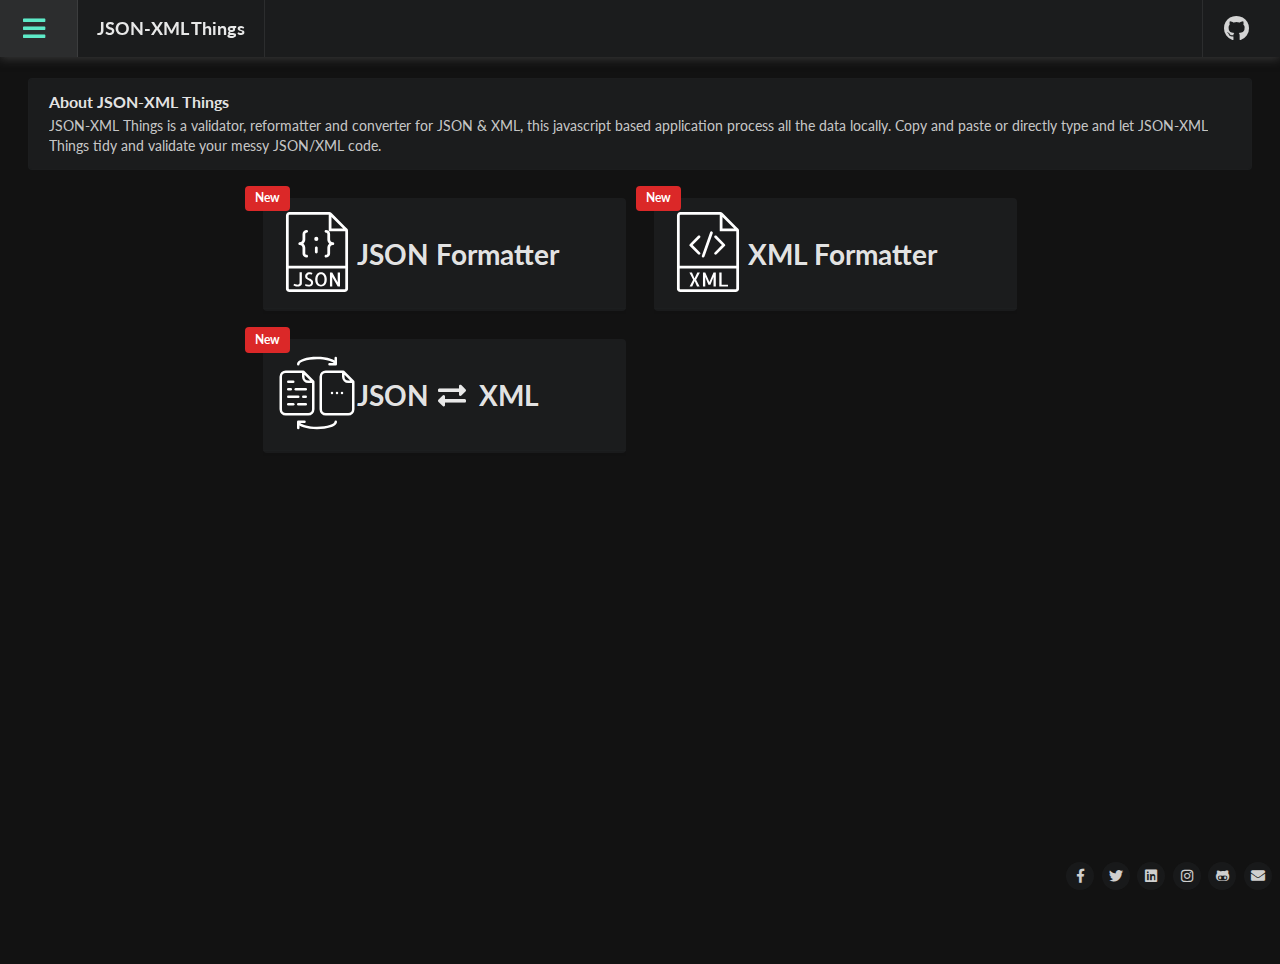
==== JSON & XML formatter/index.html @ ec17cf01 "Minor UI enhancements" ====
<!DOCTYPE html>
<html lang="en-US">
    <head>
        <meta charset="UTF-8">
        <title>JSON-XML Things</title>
        <meta name="keywords" content="JSON, XML">
        <meta name="description" content="JSON & XML Validator/Formatter">
        <meta name="author" content="Souradip Ghosh">
        <meta name="viewport" content="width=device-width, initial-scale=1.0">
        <link rel="icon" href="pic/home.svg" type="image/gif" sizes="16x16">
        <script src="js/jquery.min.js"></script>
        <script src="js/jquery.json-editor.min.js"></script>
        <script src="js/semantic.min.js"></script>
        <script src="js/simpleXML.js"></script>
        <script src="js/json2xml.js"></script>
        <script src="js/xml2json.js"></script>
        <link rel="stylesheet" href="css/semantic.min.css">
        <link rel="stylesheet" href="css/style.css">
        <link rel="stylesheet" href="css/simpleXML.css" />
        <script src="js/index.js"></script>
        <link rel="stylesheet" href="css/a11y-dark.css" />
        <script src="js/highlight.pack.js"></script>
    
        
    </head>
    <body>
        <div class="ui sidebar inverted vertical menu" id="sidebar">
            <a class="item homeClass highlightElement" onclick="loadLandingPage()" onmouseover="changeCardImage(this)" onmouseout="changeImageBack(this)">
                <img class="ui mini bottom image sidebarImage" src="pic/home.svg" alt="Home icon">
                <b class="sidebarText">Home</b>
            </a>
            <a class="item jsonClass highlightElement" onclick="loadJsonPage()" onmouseover="changeCardImage(this)" onmouseout="changeImageBack(this)">
              <img class="ui mini bottom image sidebarImage" src="pic/json-file.svg" alt="JSON icon">
              <b class="sidebarText">JSON Formatter</b>
            </a>
            <a class="item xmlClass highlightElement" onclick="loadXmlPage()" onmouseover="changeCardImage(this)" onmouseout="changeImageBack(this)">
                <img class="ui mini bottom image sidebarImage" src="pic/xml.svg" alt="XML icon">
                <b class="sidebarText">XML Formatter</b>
            </a>
            <a class="item convertClass highlightElement" onclick="loadJsonXmlPage()" onmouseover="changeCardImage(this)" onmouseout="changeImageBack(this)">
                <img class="ui mini bottom image sidebarImage" src="pic/convert.svg" alt="XML icon">
                <b class="sidebarText">JSON <i class="exchange icon"></i> XML</b>
            </a>
            <!--<a class="item convertInvClass highlightElement" onclick="" onmouseover="changeCardImage(this)" onmouseout="changeImageBack(this)">
                <img class="ui mini bottom image sidebarImage" src="pic/convert-inv.svg" alt="XML icon">
                <b class="sidebarText">XML to JSON</b>
            </a>-->
            <span class="item highlightElement creditsText">Credits</span>
          </div>

          <div class="pusher" style="background-color: #121212 !important;">
                <div class="ui top fixed inverted huge menu" style="box-shadow: 0px 2px 9px rgb(70 70 70 / 70%);">
                    <a class="item highlightElement" onclick="openSidebar()"><i class="bars large icon"></i></a>
                    <a class="item highlightElement" onclick="loadLandingPage()"><h3>JSON-XML Things</h3></a> 
                    <div class="right menu">
                        <a class="item highlightElement" href="https://github.com/souro1212/JSON-XML-things" target="_blank"><i class="github large icon"></i></a>   
                    </div>
                </div>
                <div style="margin-top:5%;" id="mainLoader"></div> 

                
                
          </div>

          <div class="footerLeft">
            <a href="https://www.facebook.com/souradip.ghosh.961" target="_blank">
                <i class="circular inverted facebook f link icon "></i>
            </a>
            <a href="https://twitter.com/souradipG" target="_blank">
                <i class="circular inverted twitter link icon"></i>
            </a>
            <a href="https://www.linkedin.com/in/souradip-ghosh/" target="_blank">
                <i class="circular inverted linkedin link icon"></i>  
            </a>
            <a href="https://www.instagram.com/souro_gh/" target="_blank">
                <i class="circular inverted instagram link icon" ></i>
            </a>
            <a href="https://github.com/souro1212" target="_blank">
                <i class="circular inverted github alternate link icon" ></i>
            </a>
            <a href="mailto:souradipGhosh@outlook.com" target="_blank">
                <i class="circular inverted envelope link icon" ></i>
            </a>
            
            
        </div>
          

    </body>
</html>
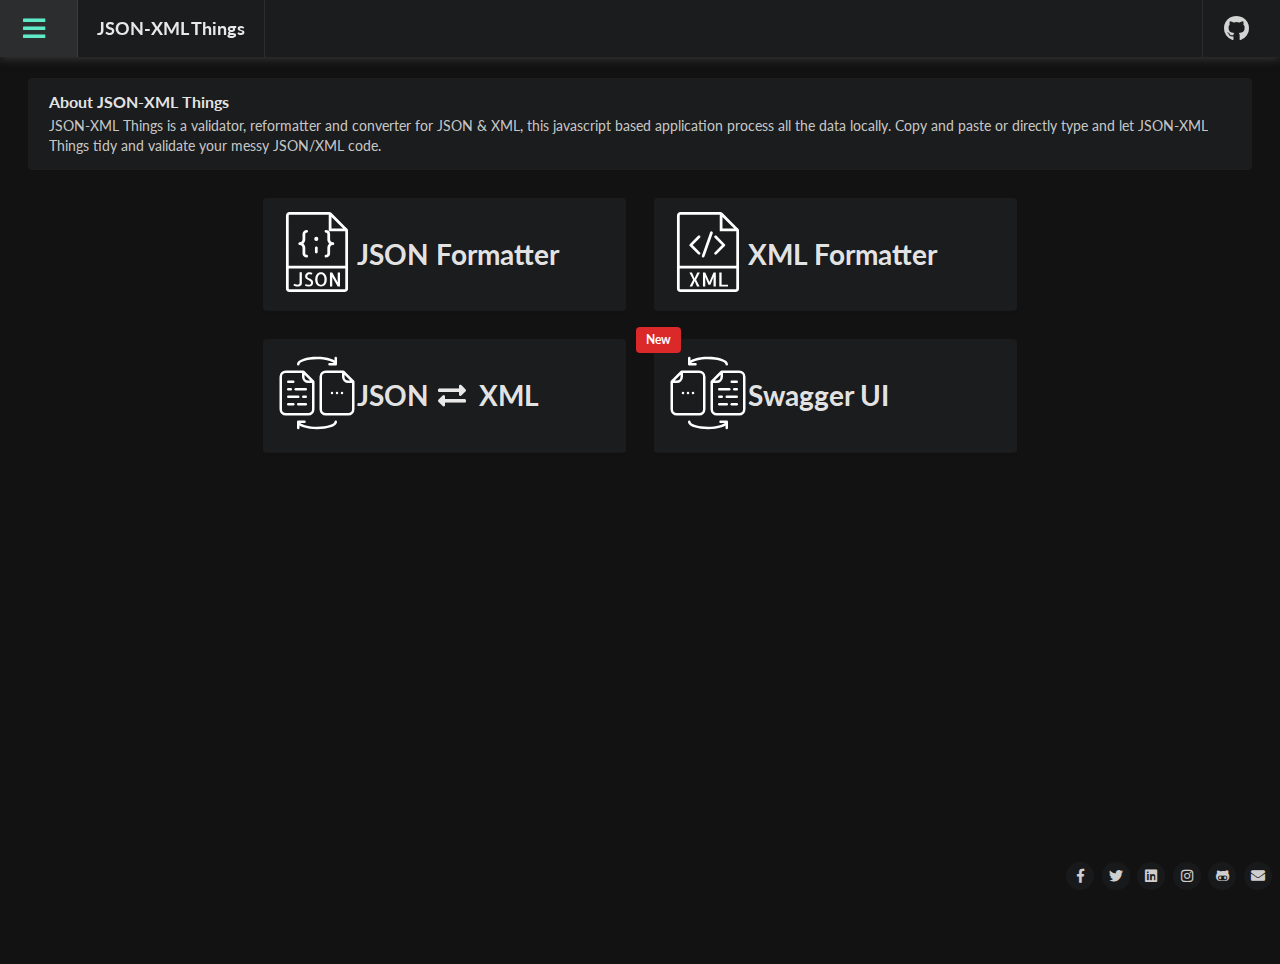
==== commit 542caf34: "Feature Update" ====
--- a/JSON & XML formatter/index.html
+++ b/JSON & XML formatter/index.html
@@ -19,7 +19,6 @@
         <link rel="stylesheet" href="css/simpleXML.css" />
         <script src="js/index.js"></script>
         <link rel="stylesheet" href="css/a11y-dark.css" />
-        <script src="js/highlight.pack.js"></script>
     
         
     </head>
@@ -41,11 +40,11 @@
                 <img class="ui mini bottom image sidebarImage" src="pic/convert.svg" alt="XML icon">
                 <b class="sidebarText">JSON <i class="exchange icon"></i> XML</b>
             </a>
-            <!--<a class="item convertInvClass highlightElement" onclick="" onmouseover="changeCardImage(this)" onmouseout="changeImageBack(this)">
+            <a class="item convertInvClass highlightElement" onclick="" onmouseover="changeCardImage(this)" onmouseout="changeImageBack(this)">
                 <img class="ui mini bottom image sidebarImage" src="pic/convert-inv.svg" alt="XML icon">
-                <b class="sidebarText">XML to JSON</b>
-            </a>-->
-            <span class="item highlightElement creditsText">Credits</span>
+                <b class="sidebarText">Swagger UI</b>
+            </a>
+            <span class="item highlightElement creditsText" onclick="openCreditsModal()">Credits</span>
           </div>
 
           <div class="pusher" style="background-color: #121212 !important;">
@@ -84,7 +83,34 @@
             
             
         </div>
-          
+
+        <!--Credits Modal-->
+        <div class="ui basic modal" id="creditsModal">
+            <div class="ui icon header">
+              <i class="thumbs up outline icon"></i>
+              Credits
+            </div>
+            <div class="centerAligned content">
+                <div>jQuery: <a target="_blank" href="https://github.com/jquery/jquery">https://github.com/jquery/jquery</a></div>
+                <div>Semantic UI: <a target="_blank" href="https://github.com/Semantic-Org/Semantic-UI">https://github.com/Semantic-Org/Semantic-UI</a></div>
+                <div>Beautiful JSON Viewer And Editor With jQuery - JSON Editor: <a target="_blank" href="https://www.jqueryscript.net/other/Beautiful-JSON-Viewer-Editor.html">https://www.jqueryscript.net/other/Beautiful-JSON-Viewer-Editor.html</a></div>
+                <div>Tree Style XML Viewer & Formatter - jQuery simpleXML: <a target="_blank" href="https://www.jqueryscript.net/other/tree-xml-viewer-formatter.html">https://www.jqueryscript.net/other/tree-xml-viewer-formatter.html</a></div>
+                <div>XML & JSON converter: <a target="_blank" href="https://goessner.net/download/prj/jsonxml/">https://goessner.net/download/prj/jsonxml/</a></div>
+                <div>Icons made by <a target="_blank" href="http://www.google.com" title="Google">Google</a> from <a href="https://www.flaticon.com/" title="Flaticon">www.flaticon.com</a></div>
+                <div>Icons made by <a target="_blank" href="http://www.google.com" title="Google">Google</a> from <a href="https://www.flaticon.com/" title="Flaticon">www.flaticon.com</a></div>
+                <div>Icons made by <a target="_blank" href="https://www.freepik.com" title="Freepik">Freepik</a> from <a href="https://www.flaticon.com/" title="Flaticon">www.flaticon.com</a></div>
+                <div>Icons made by <a target="_blank" href="https://www.flaticon.com/authors/smashicons" title="Smashicons">Smashicons</a> from <a href="https://www.flaticon.com/" title="Flaticon">www.flaticon.com</a></div>
+                <div>Icons made by <a target="_blank" href="https://smashicons.com/" title="Smashicons">Smashicons</a> from <a href="https://www.flaticon.com/" title="Flaticon">www.flaticon.com</a></div>
+                <div>Icons made by <a target="_blank" href="https://www.flaticon.com/authors/iconixar" title="iconixar">iconixar</a> from <a href="https://www.flaticon.com/" title="Flaticon">www.flaticon.com</a></div>
+                
+            </div>
+            <div class="actions centerAligned">
+                <div class="ui basic ok inverted button">
+                  <i class="checkmark icon"></i>
+                  Done
+                </div>
+            </div>
+        </div>
 
     </body>
 </html>--- a/JSON & XML formatter/css/style.css
+++ b/JSON & XML formatter/css/style.css
@@ -54,6 +54,7 @@
     position: fixed !important;
     bottom: 10px !important;
     right: 5px !important;
+    z-index: 99;
 }
 
 .creditsText{
@@ -110,4 +111,14 @@
 
 .xmlJsonDropdownHeader{
     display: inline-flex !important;
+}
+
+.centerAligned{
+    text-align: center !important;
+}
+
+#swaggerUiEmbed{
+    width: 100% !important;
+    min-height: 100em;
+    overflow-y: visible;
 }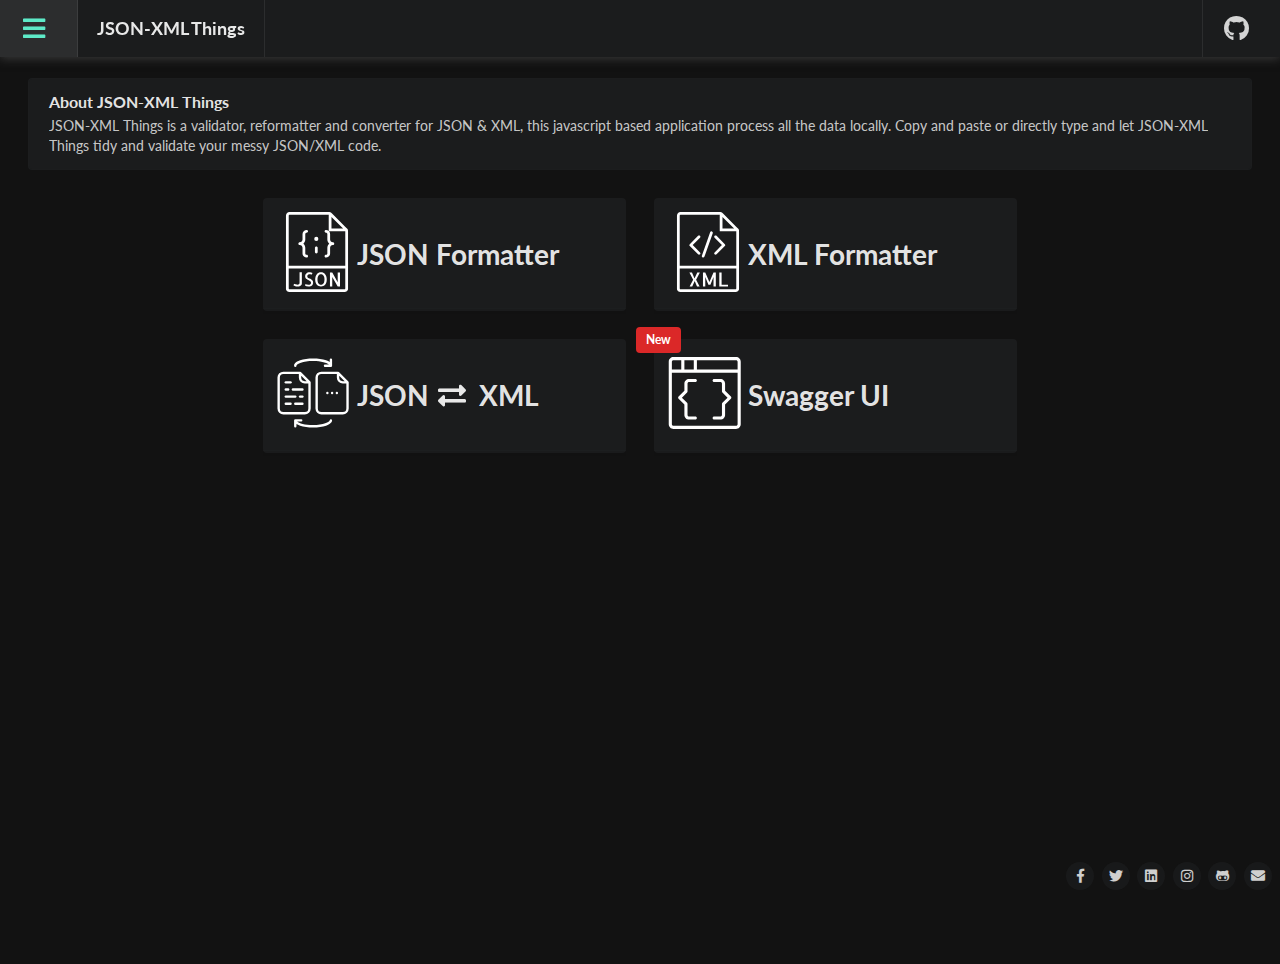
==== commit 4b530768: "UI enhancement for Swagger UI" ====
--- a/JSON & XML formatter/index.html
+++ b/JSON & XML formatter/index.html
@@ -38,11 +38,11 @@
             </a>
             <a class="item convertClass highlightElement" onclick="loadJsonXmlPage()" onmouseover="changeCardImage(this)" onmouseout="changeImageBack(this)">
                 <img class="ui mini bottom image sidebarImage" src="pic/convert.svg" alt="XML icon">
-                <b class="sidebarText">JSON <i class="exchange icon"></i> XML</b>
+                <b class="sidebarText"> JSON <i class="exchange icon"></i> XML</b>
             </a>
-            <a class="item convertInvClass highlightElement" onclick="" onmouseover="changeCardImage(this)" onmouseout="changeImageBack(this)">
-                <img class="ui mini bottom image sidebarImage" src="pic/convert-inv.svg" alt="XML icon">
-                <b class="sidebarText">Swagger UI</b>
+            <a class="item swaggerClass highlightElement" onclick="loadSwaggerUI()" onmouseover="changeCardImage(this)" onmouseout="changeImageBack(this)">
+                <img class="ui mini bottom image sidebarImage" src="pic/swagger.svg" alt="XML icon">
+                <b class="sidebarText"> Swagger UI</b>
             </a>
             <span class="item highlightElement creditsText" onclick="openCreditsModal()">Credits</span>
           </div>
@@ -96,13 +96,15 @@
                 <div>Beautiful JSON Viewer And Editor With jQuery - JSON Editor: <a target="_blank" href="https://www.jqueryscript.net/other/Beautiful-JSON-Viewer-Editor.html">https://www.jqueryscript.net/other/Beautiful-JSON-Viewer-Editor.html</a></div>
                 <div>Tree Style XML Viewer & Formatter - jQuery simpleXML: <a target="_blank" href="https://www.jqueryscript.net/other/tree-xml-viewer-formatter.html">https://www.jqueryscript.net/other/tree-xml-viewer-formatter.html</a></div>
                 <div>XML & JSON converter: <a target="_blank" href="https://goessner.net/download/prj/jsonxml/">https://goessner.net/download/prj/jsonxml/</a></div>
+                <div>Swagger UI: <a target="_blank" href="https://github.com/swagger-api/swagger-ui">https://github.com/swagger-api/swagger-ui</a></div>
+                <div>Swagger UI Theme: <a target="_blank" href="https://github.com/ostranme/swagger-ui-themes">https://github.com/ostranme/swagger-ui-themes</a></div>
                 <div>Icons made by <a target="_blank" href="http://www.google.com" title="Google">Google</a> from <a href="https://www.flaticon.com/" title="Flaticon">www.flaticon.com</a></div>
                 <div>Icons made by <a target="_blank" href="http://www.google.com" title="Google">Google</a> from <a href="https://www.flaticon.com/" title="Flaticon">www.flaticon.com</a></div>
                 <div>Icons made by <a target="_blank" href="https://www.freepik.com" title="Freepik">Freepik</a> from <a href="https://www.flaticon.com/" title="Flaticon">www.flaticon.com</a></div>
                 <div>Icons made by <a target="_blank" href="https://www.flaticon.com/authors/smashicons" title="Smashicons">Smashicons</a> from <a href="https://www.flaticon.com/" title="Flaticon">www.flaticon.com</a></div>
                 <div>Icons made by <a target="_blank" href="https://smashicons.com/" title="Smashicons">Smashicons</a> from <a href="https://www.flaticon.com/" title="Flaticon">www.flaticon.com</a></div>
                 <div>Icons made by <a target="_blank" href="https://www.flaticon.com/authors/iconixar" title="iconixar">iconixar</a> from <a href="https://www.flaticon.com/" title="Flaticon">www.flaticon.com</a></div>
-                
+                <div>Icons made by <a target="_blank" href="https://www.flaticon.com/authors/vitaly-gorbachev" title="Vitaly Gorbachev">Vitaly Gorbachev</a> from <a href="https://www.flaticon.com/" title="Flaticon">www.flaticon.com</a></div>
             </div>
             <div class="actions centerAligned">
                 <div class="ui basic ok inverted button">
--- a/JSON & XML formatter/css/style.css
+++ b/JSON & XML formatter/css/style.css
@@ -100,6 +100,10 @@
     background-color: rgb(100 232 150 / 9%) !important;
 }
 
+.infoMessagebackground{
+    background-color: rgb(8 120 247 / 6%) !important;
+}
+
 .landingPageCards{
     width: 100%;
 }
@@ -121,4 +125,53 @@
     width: 100% !important;
     min-height: 100em;
     overflow-y: visible;
-}+}
+
+/* Scrollbar style */
+/* width */
+::-webkit-scrollbar {
+    width: 10px;
+  }
+  
+  /* Track */
+  ::-webkit-scrollbar-track {
+    background: #f1f1f1; 
+  }
+   
+  /* Handle */
+  ::-webkit-scrollbar-thumb {
+    background: #888; 
+  }
+  
+  /* Handle on hover */
+  ::-webkit-scrollbar-thumb:hover {
+    background: #555; 
+  } 
+  /* Scrollbar style end*/
+
+  .grid.container {
+    margin-top: 5em;
+  }
+  .inputfile {
+      width: 0.1px;
+      height: 0.1px;
+      opacity: 0;
+      overflow: hidden;
+      position: absolute;
+      z-index: -1;
+  }
+
+  #swaggerUISegment{
+      min-height: 20em;
+      display: none;
+  }
+
+  .fileUploadLabel{
+      vertical-align: initial;
+      margin-right: 2em;
+  }
+
+  .swaggerUITools{
+    float: right;
+    margin-bottom: 2em !important;
+  }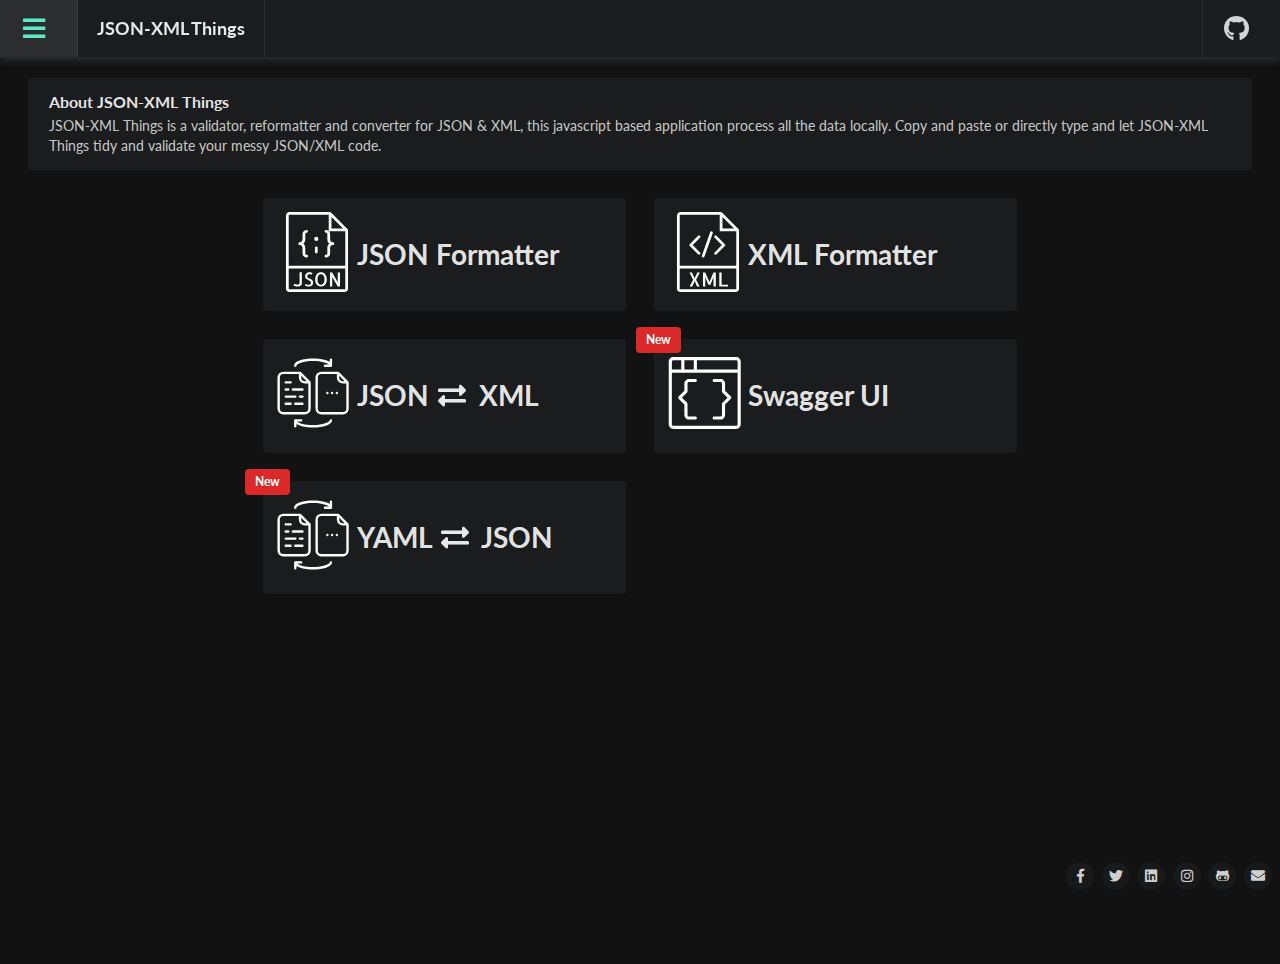
==== commit 398404f6: "Added YAML to JSON converter" ====
--- a/JSON & XML formatter/index.html
+++ b/JSON & XML formatter/index.html
@@ -44,6 +44,10 @@
                 <img class="ui mini bottom image sidebarImage" src="pic/swagger.svg" alt="XML icon">
                 <b class="sidebarText"> Swagger UI</b>
             </a>
+            <a class="item convertClass highlightElement" onclick="loadYamlToJson()" onmouseover="changeCardImage(this)" onmouseout="changeImageBack(this)">
+                <img class="ui mini bottom image sidebarImage" src="pic/convert.svg" alt="XML icon">
+                <b class="sidebarText"> YAML <i class="exchange icon"></i> JSON</b>
+            </a>
             <span class="item highlightElement creditsText" onclick="openCreditsModal()">Credits</span>
           </div>
 
@@ -57,6 +61,7 @@
                 </div>
                 <div style="margin-top:5%;" id="mainLoader"></div> 
 
+                
                 
                 
           </div>
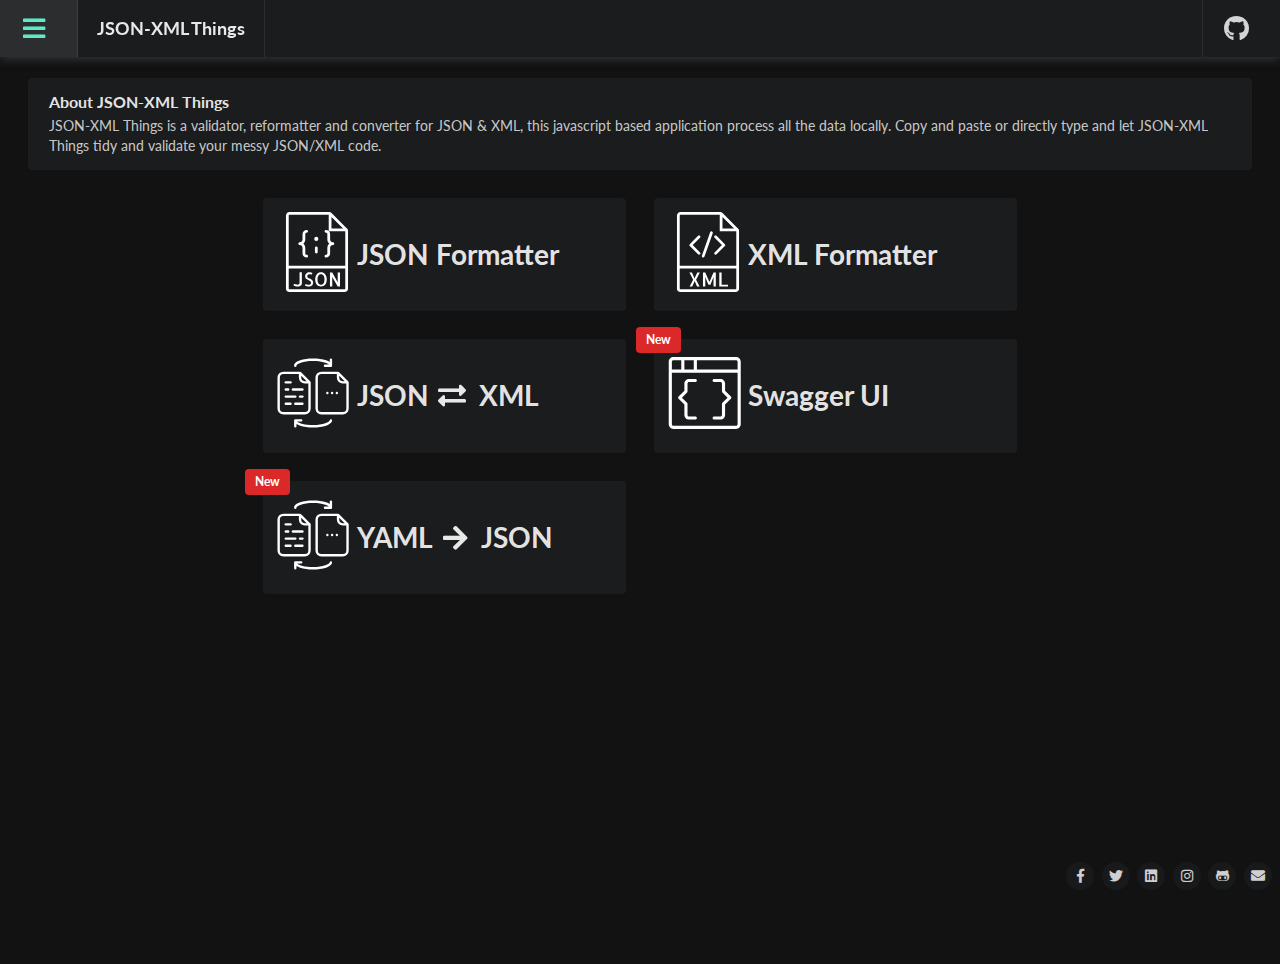
==== commit 21f8bf7b: "Added highlight JS and Bug fix" ====
--- a/JSON & XML formatter/index.html
+++ b/JSON & XML formatter/index.html
@@ -12,14 +12,17 @@
         <script src="js/jquery.json-editor.min.js"></script>
         <script src="js/semantic.min.js"></script>
         <script src="js/simpleXML.js"></script>
-        <script src="js/json2xml.js"></script>
-        <script src="js/xml2json.js"></script>
+        <link rel="stylesheet" href="js/highlight/styles/dark.min.css">
+        <script src="js/highlight/highlight.js"></script>
+        <script src="js/xml2json/xml-json.js"></script>
         <link rel="stylesheet" href="css/semantic.min.css">
         <link rel="stylesheet" href="css/style.css">
         <link rel="stylesheet" href="css/simpleXML.css" />
         <script src="js/index.js"></script>
         <link rel="stylesheet" href="css/a11y-dark.css" />
-    
+        <script src="js/highlight/languages/xml.min.js"></script>
+        <script src="js/highlight/languages/json.min.js"></script>
+
         
     </head>
     <body>
@@ -46,7 +49,7 @@
             </a>
             <a class="item convertClass highlightElement" onclick="loadYamlToJson()" onmouseover="changeCardImage(this)" onmouseout="changeImageBack(this)">
                 <img class="ui mini bottom image sidebarImage" src="pic/convert.svg" alt="XML icon">
-                <b class="sidebarText"> YAML <i class="exchange icon"></i> JSON</b>
+                <b class="sidebarText"> YAML <i class="arrow right icon"></i> JSON</b>
             </a>
             <span class="item highlightElement creditsText" onclick="openCreditsModal()">Credits</span>
           </div>
--- a/JSON & XML formatter/js/highlight/styles/dark.min.css
+++ b/JSON & XML formatter/js/highlight/styles/dark.min.css
@@ -0,0 +1 @@
+pre code.hljs{display:block;overflow-x:auto;padding:1em}code.hljs{padding:3px 5px}.hljs{color:#ddd;background:#444}.hljs-keyword,.hljs-link,.hljs-literal,.hljs-section,.hljs-selector-tag{color:#fff}.hljs-addition,.hljs-attribute,.hljs-built_in,.hljs-bullet,.hljs-name,.hljs-string,.hljs-symbol,.hljs-template-tag,.hljs-template-variable,.hljs-title,.hljs-type,.hljs-variable{color:#d88}.hljs-comment,.hljs-deletion,.hljs-meta,.hljs-quote{color:#777}.hljs-doctag,.hljs-keyword,.hljs-literal,.hljs-name,.hljs-section,.hljs-selector-tag,.hljs-strong,.hljs-title,.hljs-type{font-weight:700}.hljs-emphasis{font-style:italic}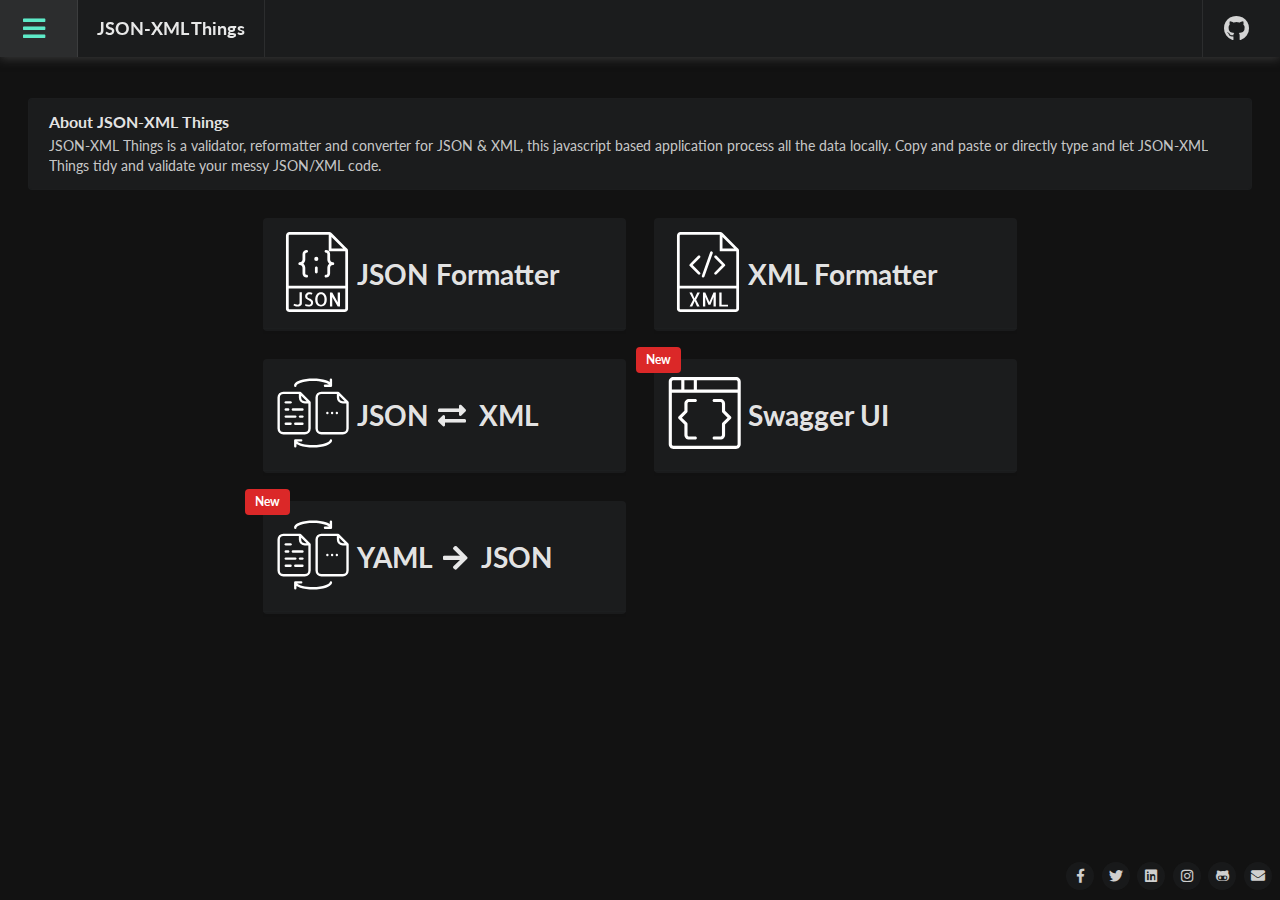
==== commit c200a79a: "Update index.html" ====
--- a/JSON & XML formatter/index.html
+++ b/JSON & XML formatter/index.html
@@ -26,6 +26,7 @@
         
     </head>
     <body>
+        <span>test</span>
         <div class="ui sidebar inverted vertical menu" id="sidebar">
             <a class="item homeClass highlightElement" onclick="loadLandingPage()" onmouseover="changeCardImage(this)" onmouseout="changeImageBack(this)">
                 <img class="ui mini bottom image sidebarImage" src="pic/home.svg" alt="Home icon">
@@ -123,4 +124,4 @@
         </div>
 
     </body>
-</html>+</html>
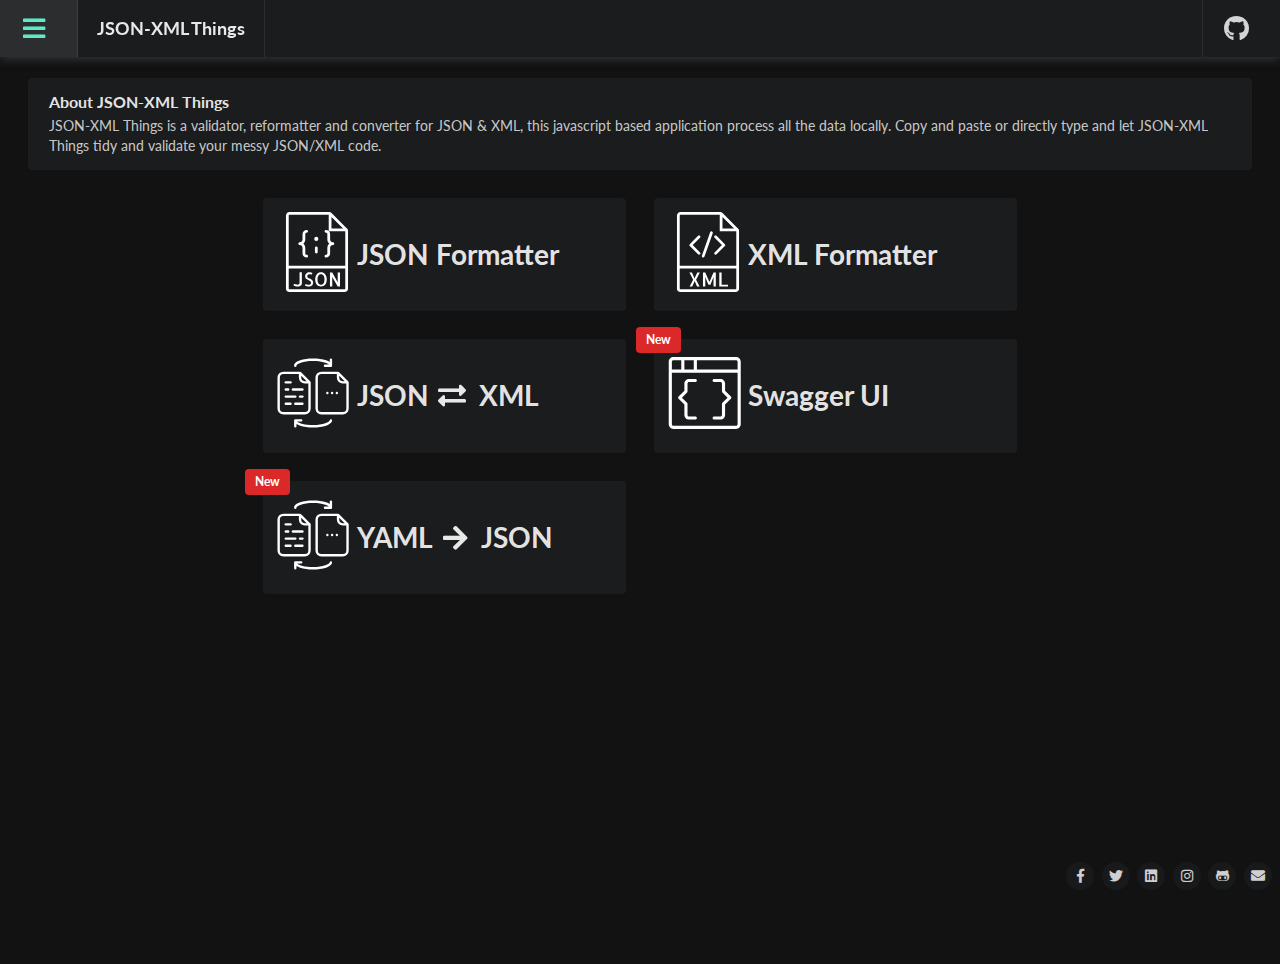
==== commit 18d0dcea: "Update index.html" ====
--- a/JSON & XML formatter/index.html
+++ b/JSON & XML formatter/index.html
@@ -26,7 +26,7 @@
         
     </head>
     <body>
-        <span>test</span>
+         <!--testing snyk actions-->
         <div class="ui sidebar inverted vertical menu" id="sidebar">
             <a class="item homeClass highlightElement" onclick="loadLandingPage()" onmouseover="changeCardImage(this)" onmouseout="changeImageBack(this)">
                 <img class="ui mini bottom image sidebarImage" src="pic/home.svg" alt="Home icon">
